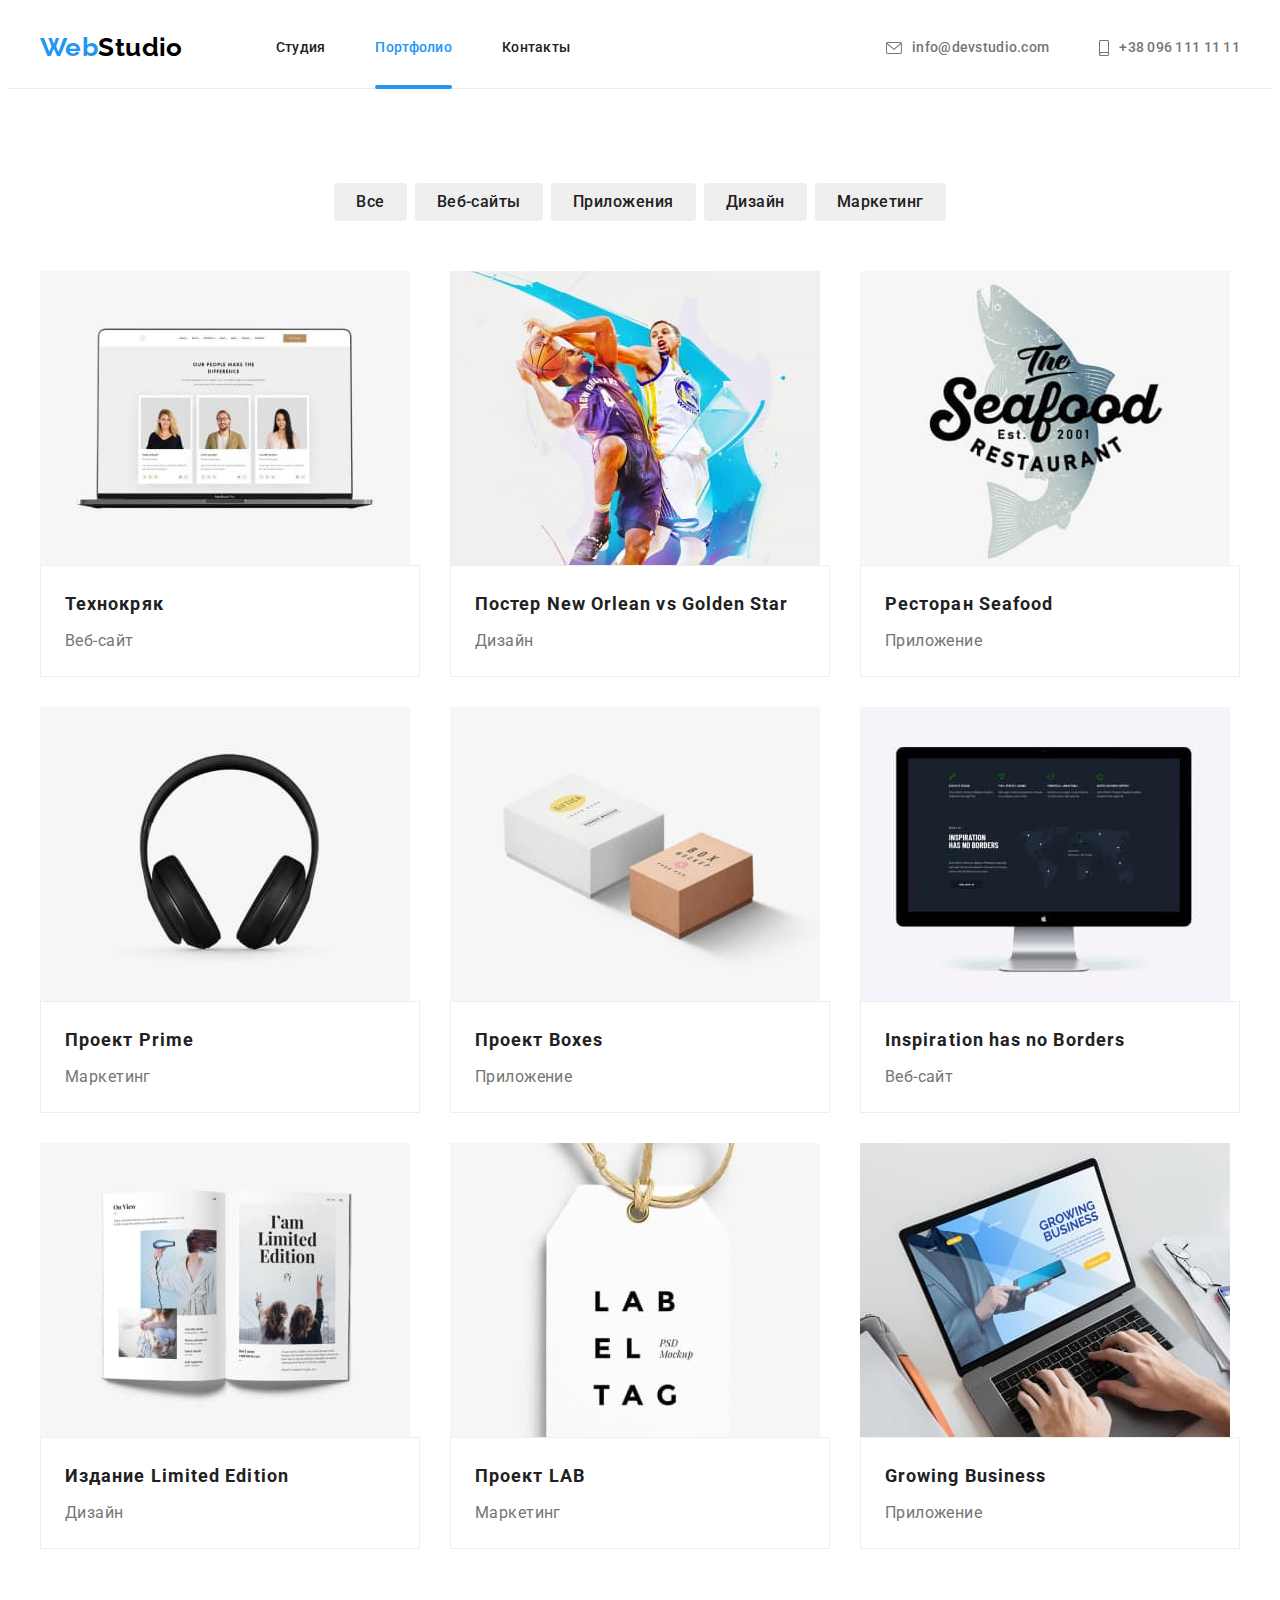
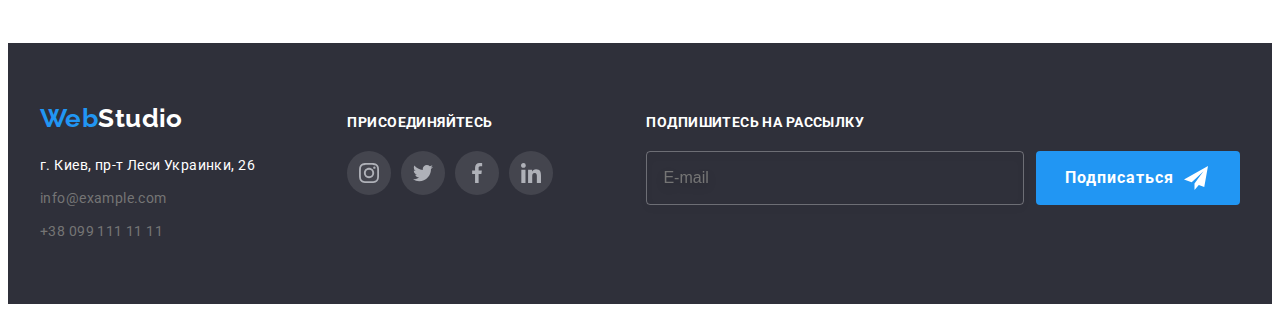
==== portfolio.html @ 1b06b819 "add css" ====
<!DOCTYPE html>
<html lang="ru">

<head>
    <meta charset="UTF-8">
    <meta http-equiv="X-UA-Compatible" content="IE=edge">
    <meta name="viewport" content="width=device-width, initial-scale=1.0">
    <title>WebStudio</title>
    <link rel="preconnect" href="https://fonts.googleapis.com">
    <link rel="preconnect" href="https://fonts.gstatic.com" crossorigin>
    <link
        href="https://fonts.googleapis.com/css2?family=Raleway:wght@700&family=Roboto:wght@400;500;700;900&display=swap"
        rel="stylesheet">
        <link rel="stylesheet" href="https://cdnjs.cloudflare.com/ajax/libs/modern-normalize/1.1.0/modern-normalize.min.css"
            integrity="sha512-wpPYUAdjBVSE4KJnH1VR1HeZfpl1ub8YT/NKx4PuQ5NmX2tKuGu6U/JRp5y+Y8XG2tV+wKQpNHVUX03MfMFn9Q=="
            crossorigin="anonymous" referrerpolicy="no-referrer" />
    <link rel="stylesheet" href="./css/styles.css" />
    <link rel="stylesheet" href="./css/main.css" />
</head>

<body>

    <!--Шапка сайта-->
    <header class="header">
        <div class="container header__container">
            <a href="./index.html" class="logo"><span class="logo logo--accent">Web</span>Studio</a>
    
            <!--Навигация на другие страницы-->
    
            <nav class="site-nav">
                <ul class="site-nav__list">
                    <li class="site-nav__item">
                        <a href="./index.html" class="site-nav__link">Студия</a>
                    </li>
                    <li class="site-nav__item">
                        <a href="./portfolio.html" class="site-nav__link site-nav__link--current">Портфолио</a>
                    </li>
                    <li class="site-nav__item">
                        <a href="" class="site-nav__link">Контакты</a>
                    </li>
                </ul>
            </nav>
    
            <!--Контактная информация-->
    
            <ul class="contacts">
                <li class="contacts__item">
                    <a href="mailto:info@devstudio.com" class="contacts__link contacts-link--padding">
                        <svg class="contacts__icon" width="16px" height="12px">
                            <use href="images/icons.svg#icon-envelope-hover"></use>
                        </svg>info@devstudio.com</a>
                </li>
                <li class="contacts__item">
                    <a href="tel:+380961111111" class="contacts__link contacts-link-header">
                        <svg class="contacts__icon" width="10px" height="16px">
                            <use href="images/icons.svg#icon-smartphone"></use>
                        </svg>+38 096 111 11 11</a>
                </li>
            </ul>
        </div>
    </header>

    <main>

        <section class="section">
            <div class="container">
                <h1 class="section__title visually-hidden">Портфолио</h1>

            <!-- Фильтр -->   
            
                <ul class="filter list">
                    <li class="filter__item">
                        <button type="button" class="filter__button">Все</button>
                    </li>
                    <li class="filter__item">
                        <button type="button" class="filter__button">Веб-сайты</button>
                    </li>
                    <li class="filter__item">
                        <button type="button" class="filter__button">Приложения</button>
                    </li>
                    <li class="filter__item">
                        <button type="button" class="filter__button">Дизайн</button>
                    </li>
                    <li class="filter__item">
                        <button type="button" class="filter__button">Маркетинг</button>
                    </li>
                </ul>


            <!-- Портфолио -->


                <ul class="portfolio__list list">
                    <li class="portfolio__item">
                        <a href="" class="portfolio__link">
                            <div class="portfolio__wrap">
                                <img src="./images/portfolio-1.jpg" alt="Пример веб-сайта" width="370" class="portfolio__img">
                                <p class="portfolio__top-text">Технокряк это современная площадка распространения коронавируса. Компании используют эту платформу для цифрового
                                    шпионажа и атак на защищённые сервера конкурентов.</p>
                            </div>
                            <div class="portfolio__frame">
                                <h2 class="portfolio__title">Технокряк</h2>
                                <p class="portfolio__text">Веб-сайт</p>
                            </div>
                        </a>    
                    </li>
                    <li class="portfolio__item">
                        <a href="" class="portfolio__link">
                            <div class="portfolio__wrap">
                                <img src="./images/portfolio-2.jpg" alt="Пример дизайна постера противостояния баскетбольных команд" width="370" class="portfolio__img">
                                <p class="portfolio__top-text">Технокряк это современная площадка распространения коронавируса. Компании используют эту платформу для цифрового
                                шпионажа и атак на защищённые сервера конкурентов.</p>
                            </div>
                            <div class="portfolio__frame">
                                <h2 class="portfolio__title">Постер New Orlean vs Golden Star</h2>
                                <p class="portfolio__text">Дизайн</p>
                            </div>
                        </a>
                            
                    </li>
                    <li class="portfolio__item">
                        <a href="" class="portfolio__link">
                            <div class="portfolio__wrap">
                                <img src="./images/portfolio-3.jpg" alt="Пример приложения для ресторана морепродуктов" width="370" class="portfolio__img">
                                <p class="portfolio__top-text">Технокряк это современная площадка распространения коронавируса. Компании используют
                                    эту платформу для цифрового
                                    шпионажа и атак на защищённые сервера конкурентов.</p>
                            </div>
                            <div class="portfolio__frame">
                                <h2 class="portfolio__title">Ресторан Seafood</h2>
                                <p class="portfolio__text">Приложение</p>
                            </div>
                        </a>
                    </li>
                    
                    <li class="portfolio__item">
                        <a href="" class="portfolio__link">
                            <div class="portfolio__wrap">
                                <img src="./images/portfolio-4.jpg" alt="Пример маркетингового проекта полноразмерных наушников" width="370" class="portfolio__img">
                                <p class="portfolio__top-text">Технокряк это современная площадка распространения коронавируса. Компании используют
                                    эту платформу для цифрового
                                    шпионажа и атак на защищённые сервера конкурентов.</p>
                            </div>
                            <div class="portfolio__frame">
                                    <h2 class="portfolio__title">Проект Prime</h2>
                                    <p class="portfolio__text">Маркетинг</p>
                            </div>
                        </a>
                    </li>
                    <li class="portfolio__item">
                        <a href="" class="portfolio__link">
                            <div class="portfolio__wrap">
                                <img src="./images/portfolio-5.jpg" alt="Пример приложение проекта коробок" width="370" class="portfolio__img">
                                <p class="portfolio__top-text">Технокряк это современная площадка распространения коронавируса. Компании используют
                                    эту платформу для цифрового
                                    шпионажа и атак на защищённые сервера конкурентов.</p>
                            </div>
                            <div class="portfolio__frame">
                                <h2 class="portfolio__title">Проект Boxes</h2>
                                <p class="portfolio__text">Приложение</p>
                            </div>
                        </a>
                    </li>
                    <li class="portfolio__item">
                        <a href="" class="portfolio__link">
                            <div class="portfolio__wrap">
                                <img src="./images/portfolio-6.jpg" alt="Пример мотивационного веб-сайта" width="370" class="portfolio__img">
                                <p class="portfolio__top-text">Технокряк это современная площадка распространения коронавируса. Компании используют
                                    эту платформу для цифрового
                                    шпионажа и атак на защищённые сервера конкурентов.</p>
                            </div>
                            <div class="portfolio__frame">
                                <h2 class="portfolio__title">Inspiration has no Borders</h2>
                                <p class="portfolio__text">Веб-сайт</p>
                            </div>
                        </a>
                    </li>
                    <li class="portfolio__item">
                        <a href="" class="portfolio__link">
                            <div class="portfolio__wrap">
                                <img src="./images/portfolio-7.jpg" alt="Пример дизайна журнального издания" width="370" class="portfolio__img">
                                <p class="portfolio__top-text">Технокряк это современная площадка распространения коронавируса. Компании используют
                                    эту платформу для цифрового
                                    шпионажа и атак на защищённые сервера конкурентов.</p>
                            </div>
                            <div class="portfolio__frame">
                                <h2 class="portfolio__title">Издание Limited Edition</h2>
                                <p class="portfolio__text">Дизайн</p>
                            </div>
                        </a>
                    </li>
                    <li class="portfolio__item">
                        <a href="" class="portfolio__link">
                            <div class="portfolio__wrap">
                            <img src="./images/portfolio-8.jpg" alt="Пример маркетингового проекта лейбла" width="370" class="portfolio__img">
                            <p class="portfolio__top-text">Технокряк это современная площадка распространения коронавируса. Компании используют
                                эту платформу для цифрового
                                шпионажа и атак на защищённые сервера конкурентов.</p>
                            </div>
                        <div class="portfolio__frame">
                            <h2 class="portfolio__title">Проект LAB</h2>
                            <p class="portfolio__text">Маркетинг</p></div>
                        </a>
                    </li>
                    <li class="portfolio__item">
                        <a href="" class="portfolio__link">
                            <div class="portfolio__wrap">
                            <img src="./images/portfolio-9.jpg" alt="Пример бизнес приложения" width="370" class="portfolio__img">
                            <p class="portfolio__top-text">Технокряк это современная площадка распространения коронавируса. Компании используют
                                эту платформу для цифрового
                                шпионажа и атак на защищённые сервера конкурентов.</p>
                            </div>
                        <div class="portfolio__frame">
                            <h2 class="portfolio__title">Growing Business</h2>
                            <p class="portfolio__text">Приложение</p></div>
                        </a>
                    </li>
                </ul>
            </div>
        </section>


    </main>

    <!--Футер-->

    <footer class="footer">
        <section class="container container--footer">
            <div class="footer__address">
                <a href="./index.html" class="logo logo--white"><span class="logo logo--accent">Web</span>Studio</a>
                <address class="address__page">
                    <ul class="address">
                        <li class="address__item">
                            <a href="https://goo.gl/maps/abhT5cTDyqeb4DfZ7" target="_blank" rel="noopener noreferrer"
                                class="location link">г. Киев,
                                пр-т Леси Украинки, 26</a>
                        </li>
                        <li class="address__item">
                            <a href="mailto:info@example.com"
                                class="contacts__link contacts__link-address">info@example.com</a>
                        </li>
                        <li class="address__item">
                            <a href="tel:+380991111111" class="contacts__link contacts__link-address">+38 099 111 11 11</a>
                        </li>
                    </ul>
                </address>
            </div>
            <div class="join">
                <h3 class="join__title">присоединяйтесь</h3>
                <ul class="socials socials--margin">
                    <li class="socials__item ">
                        <a href="" class="socials__link">
                            <svg class="socials__icon" width="20px" height="20px">
                                <use href="images/icons.svg#icon-instagram"></use>
                            </svg>
                        </a>
                    </li>
                    <li class="socials__item ">
                        <a href="" class="socials__link">
                            <svg class="socials__icon" width="20px" height="20px">
                                <use href="images/icons.svg#icon-twitter"></use>
                            </svg>
                        </a>
                    </li>
                    <li class="socials__item ">
                        <a href="" class="socials__link">
                            <svg class="socials__icon" width="20px" height="20px">
                                <use href="images/icons.svg#icon-facebook"></use>
                            </svg>
                        </a>
                    </li>
                    <li class="socials__item ">
                        <a href="" class="socials__link">
                            <svg class="socials__icon" width="20px" height="20px">
                                <use href="images/icons.svg#icon-linkedin"></use>
                            </svg>
                        </a>
                    </li>
                </ul>
            </div>
            <div class="sub">
                <h3 class="join__title">Подпишитесь на рассылку</h3>
                <form class="sub__form">
                    <div class="sub__wrap">
                        <label for="user-email"></label>
                        <input type="text" name="user-email" id="user-email" class="sub__input" placeholder="E-mail"
                            required>
                        <button class="button sub__btn"><span>Подписаться</span>
                            <svg width="24px" height="24px" class="sub__icon">
                                <use href="./images/icons.svg#icon-send"></use>
                            </svg>
                        </button>
                    </div>
                </form>
            </div>
        </section>
    </footer>

</body>

</html>
---- css/styles.css ----
/* Header */
/* Hero */
/* Button */
/* Section */
/* Features */
/* Work */
/* Team */
/* Socials */
/* Clients */
/* Footer */
/* Join */

/* Portfolio Page */

/*Filter */
/* Portfolio */
/* Modal */
/* Sub */
---- css/main.css ----
:root {
  --title-text-color: #212121;
  --primary-text-color: #757575;
  --accent-color: #2196f3;
  --secondary-bgc: #f5f4fa;
  --primary-white-color: #ffffff;
  --primary-black-color: #000000;
  --secondary-black-color: #2f303a;
  --secondary-btn-color: #188ce8;
  --secondary-border-color: #eeeeee;
  --primary-border-color: #ececec;
  --border-color: #afb1b8;
  --socials-bg-color: rgba(255, 255, 255, 0.1);
  --top-color: rgba(33, 150, 243, 0.9);
}

ul {
  padding: 0;
  margin: 0;
  list-style: none;
}

h1,
h2,
h3,
p {
  margin: 0;
}

.section.no-padding {
  padding-top: 0;
  padding-bottom: 0;
}

body {
  background-color: var(--primary-white-color);
  color: var(--primary-text-color);
  font-family: 'Roboto', sans-serif;
  letter-spacing: 0.03em;
  font-size: 14px;
  line-height: 1.14;
  -webkit-box-sizing: border-box;
  box-sizing: border-box;
}

img {
  display: block;
  max-width: 100%;
  height: auto;
}

.visually-hidden {
  position: absolute;
  white-space: nowrap;
  width: 1px;
  height: 1px;
  overflow: hidden;
  border: 0;
  padding: 0;
  clip: rect(0 0 0 0);
  -webkit-clip-path: inset(50%);
  clip-path: inset(50%);
  margin: -1px;
}

.is-hidden {
  opacity: 0;
  pointer-events: none;
  visibility: hidden;
}

.container {
  margin: auto auto;
  padding: 0 15px;
}

@media screen and (min-width: 480px) {
  .container {
    width: 480px;
  }
}
@media screen and (min-width: 768px) {
  .container {
    width: 768px;
  }
}
@media screen and (min-width: 1200px) {
  .container {
    width: 1200px;
  }
}

.button {
  padding: 10px 32px;
  border-radius: 4px;
  min-width: 200px;
  font-weight: 700;
  font-size: 16px;
  line-height: 1.88;
  letter-spacing: 0.06em;
  text-align: center;
  cursor: pointer;
  border: none;
  font-family: inherit;
  -webkit-transition: background-color 250ms cubic-bezier(0.4, 0, 0.2, 1);
  transition: background-color 250ms cubic-bezier(0.4, 0, 0.2, 1);
  color: var(--primary-white-color);
  background-color: var(--accent-color);
}

.button:hover,
.button:focus {
  background-color: var(--secondary-btn-color);
}

.logo {
  font-family: 'Raleway', sans-serif;
  font-size: 26px;
  line-height: 1.2;
  font-weight: 700;
  text-decoration: none;
  color: var(--primary-black-color);
}

.logo--white {
  color: var(--primary-white-color);
}

.logo--accent {
  color: var(--accent-color);
}

.site-nav {
  margin-left: 93px;
  font-weight: 500;
  letter-spacing: 0.02em;
  color: var(--title-text-color);
}

.site-nav__list {
  display: -webkit-box;
  display: -ms-flexbox;
  display: flex;
}

.site-nav__item + .site-nav__item {
  margin-left: 50px;
}

.site-nav__link {
  display: block;
  padding: 32px 0;
  text-decoration: none;
  position: relative;
  -webkit-transition: color 250ms cubic-bezier(0.4, 0, 0.2, 1);
  transition: color 250ms cubic-bezier(0.4, 0, 0.2, 1);
  color: var(--title-text-color);
}

.site-nav__link:hover,
.site-nav__link:focus {
  color: var(--accent-color);
}

.site-nav__link--current {
  color: var(--accent-color);
}

.site-nav__link--current::after {
  content: '';
  width: 100%;
  height: 4px;
  position: absolute;
  background-color: var(--accent-color);
  left: 0;
  bottom: -1px;
  border-radius: 2px;
}

.contacts {
  display: -webkit-box;
  display: -ms-flexbox;
  display: flex;
  -webkit-box-align: center;
  -ms-flex-align: center;
  align-items: center;
  margin-left: auto;
  font-weight: 500;
  letter-spacing: 0.02em;
}

.contacts__item + .contacts__item {
  margin-left: 50px;
}

.contacts__icon {
  margin-right: 10px;
  fill: currentColor;
}

.contacts__icon:hover {
  fill: var(--accent-color);
}

.contacts__link {
  display: -webkit-box;
  display: -ms-flexbox;
  display: flex;
  padding: 32px 0;
  -webkit-box-align: center;
  -ms-flex-align: center;
  align-items: center;
  -webkit-transition: color 250ms cubic-bezier(0.4, 0, 0.2, 1);
  transition: color 250ms cubic-bezier(0.4, 0, 0.2, 1);
  color: var(--primary-text-color);
  text-decoration: none;
}

.contacts__link-address {
  padding: 0;
}

.contacts__link:hover,
.contacts__link:focus {
  color: var(--accent-color);
}

.backdrop {
  position: fixed;
  top: 0;
  width: 100vw;
  height: 100vh;
  -webkit-transition: opacity 250ms cubic-bezier(0.4, 0, 0.2, 1),
    visibility 250ms cubic-bezier(0.4, 0, 0.2, 1);
  transition: opacity 250ms cubic-bezier(0.4, 0, 0.2, 1),
    visibility 250ms cubic-bezier(0.4, 0, 0.2, 1);
  background-color: rgba(0, 0, 0, 0.2);
}

.modal {
  position: absolute;
  top: 50%;
  left: 50%;
  -webkit-transform: translate(-50%, -50%);
  transform: translate(-50%, -50%);
  padding: 40px;
  width: 528px;
  height: 581px;
  background-color: var(--primary-white-color);
  -webkit-box-shadow: 0px 1px 3px rgba(0, 0, 0, 0.12), 0px 1px 1px rgba(0, 0, 0, 0.14),
    0px 2px 1px rgba(0, 0, 0, 0.2);
  box-shadow: 0px 1px 3px rgba(0, 0, 0, 0.12), 0px 1px 1px rgba(0, 0, 0, 0.14),
    0px 2px 1px rgba(0, 0, 0, 0.2);
  border-radius: 4px;
}

.modal__close-button {
  position: absolute;
  top: 8px;
  right: 8px;
  width: 30px;
  height: 30px;
  background-color: transparent;
  border: 1px solid rgba(0, 0, 0, 0.1);
  border-radius: 50%;
  -webkit-transition: fill 250ms cubic-bezier(0.4, 0, 0.2, 1);
  transition: fill 250ms cubic-bezier(0.4, 0, 0.2, 1);
  cursor: pointer;
}

.modal__close-button:focus,
.modal__close-button:hover {
  fill: var(--accent-color);
}

.modal__title {
  margin-bottom: 12px;
  font-weight: 700;
  font-size: 20px;
  line-height: 1.15;
  text-align: center;
  color: var(--title-text-color);
}

.modal__icon {
  position: absolute;
  left: 12px;
  top: 50%;
  -webkit-transform: translateY(-50%);
  transform: translateY(-50%);
}

.modal__label {
  display: block;
  margin-bottom: 10px;
  font-size: 12px;
  line-height: 1.17;
  letter-spacing: 0.01em;
}

.modal__form > .modal__label:nth-child(4) {
  margin-bottom: 0px;
}

.modal__input {
  padding-left: 35px;
  width: 100%;
  height: 40px;
  border: 1px solid rgba(33, 33, 33, 0.2);
  border-radius: 4px;
}

.modal__input-wrap {
  display: block;
  position: relative;
  margin-top: 4px;
}

.modal__coments {
  display: block;
  margin-top: 4px;
  padding: 12px 16px;
  width: 100%;
  height: 120px;
  font-size: 12px;
  line-height: 14px;
  letter-spacing: 0.01em;
  color: rgba(117, 117, 117, 0.5);
  border: 1px solid rgba(33, 33, 33, 0.2);
  border-radius: 4px;
  resize: none;
}

.modal__coments::-webkit-input-placeholder {
  color: rgba(117, 117, 117, 0.5);
}

.modal__coments:-ms-input-placeholder {
  color: rgba(117, 117, 117, 0.5);
}

.modal__coments::-ms-input-placeholder {
  color: rgba(117, 117, 117, 0.5);
}

.modal__coments::placeholder {
  color: rgba(117, 117, 117, 0.5);
}

.modal__btn {
  display: -webkit-box;
  display: -ms-flexbox;
  display: flex;
  -webkit-box-pack: center;
  -ms-flex-pack: center;
  justify-content: center;
  margin-top: 30px;
}

.modal__input:focus,
.modal__coments:focus,
.modal__check:focus {
  outline: 1px solid var(--accent-color);
  border: transparent;
}

.modal__input:focus + .modal__icon {
  fill: var(--accent-color);
}

.modal__check-wrap {
  display: -webkit-box;
  display: -ms-flexbox;
  display: flex;
  -webkit-box-pack: center;
  -ms-flex-pack: center;
  justify-content: center;
  margin-top: 20px;
}

.modal__check-text {
  display: -webkit-box;
  display: -ms-flexbox;
  display: flex;
  -webkit-box-align: center;
  -ms-flex-align: center;
  align-items: center;
  letter-spacing: 1.71;
}

.modal__check-link {
  color: var(--accent-color);
  text-decoration: underline;
  cursor: pointer;
}

.modal__check-span {
  display: -webkit-box;
  display: -ms-flexbox;
  display: flex;
  -webkit-box-align: center;
  -ms-flex-align: center;
  align-items: center;
  -webkit-box-pack: center;
  -ms-flex-pack: center;
  justify-content: center;
  margin-right: 5px;
  width: 16px;
  height: 15px;
  border: 2px solid var(--title-text-color);
  border-radius: 2px;
}

.modal__check-icon {
  fill: transparent;
}

.modal__check:checked + .modal__check-text > .modal__check-span {
  background-color: var(--accent-color);
  border: none;
}

.modal__check:focus + .modal__check-text > .modal__check-span {
  outline: 2px solid var(--accent-color);
  border: none;
}

.section {
  padding-top: 94px;
  padding-bottom: 94px;
}

.section__title {
  margin-top: 0;
  margin-bottom: 50px;
  font-weight: 700;
  font-size: 36px;
  line-height: 1.17;
  text-align: center;
  color: var(--title-text-color);
}

.section--team {
  background-color: var(--secondary-bgc);
}

.section--work {
  padding-top: 0;
}

.socials {
  display: -webkit-box;
  display: -ms-flexbox;
  display: flex;
  -webkit-box-pack: center;
  -ms-flex-pack: center;
  justify-content: center;
  margin-top: 16px;
}

.socials--margin {
  margin-top: 20px;
}

.socials__item {
  width: 44px;
  height: 44px;
}

.socials__item + .socials__item {
  margin-left: 10px;
}

.socials__link {
  display: -webkit-box;
  display: -ms-flexbox;
  display: flex;
  -webkit-box-align: center;
  -ms-flex-align: center;
  align-items: center;
  -webkit-box-pack: center;
  -ms-flex-pack: center;
  justify-content: center;
  width: 100%;
  height: 100%;
  -webkit-transition: background-color 250ms cubic-bezier(0.4, 0, 0.2, 1),
    color 250ms cubic-bezier(0.4, 0, 0.2, 1);
  transition: background-color 250ms cubic-bezier(0.4, 0, 0.2, 1),
    color 250ms cubic-bezier(0.4, 0, 0.2, 1);
  color: #afb1b8;
  outline: var(--accent-color);
  background-color: var(--socials-bg-color);
  border-radius: 50%;
}

.socials__link:hover,
.socials__link:focus {
  background-color: var(--accent-color);
  color: var(--primary-white-color);
}

.socials__icon {
  fill: currentColor;
}

.join {
  margin-left: 70px;
}

.join__title {
  font-family: Roboto;
  font-weight: 700;
  font-size: 14px;
  line-height: 1.14;
  letter-spacing: 0.03em;
  color: var(--primary-white-color);
  text-transform: uppercase;
}

.filter {
  display: -webkit-box;
  display: -ms-flexbox;
  display: flex;
  -webkit-box-pack: center;
  -ms-flex-pack: center;
  justify-content: center;
  margin-bottom: 50px;
}

.filter__button {
  font-family: inherit;
  color: var(--title-text-color);
  font-weight: 500;
  font-size: 16px;
  line-height: 1.62;
  letter-spacing: 0.03em;
  text-align: center;
  cursor: pointer;
  padding: 6px 22px;
  border-radius: 4px;
  outline: none;
  -webkit-transition: background-color 250ms cubic-bezier(0.4, 0, 0.2, 1),
    color 250ms cubic-bezier(0.4, 0, 0.2, 1), -webkit-box-shadow 250ms cubic-bezier(0.4, 0, 0.2, 1);
  transition: background-color 250ms cubic-bezier(0.4, 0, 0.2, 1),
    color 250ms cubic-bezier(0.4, 0, 0.2, 1), -webkit-box-shadow 250ms cubic-bezier(0.4, 0, 0.2, 1);
  transition: background-color 250ms cubic-bezier(0.4, 0, 0.2, 1),
    box-shadow 250ms cubic-bezier(0.4, 0, 0.2, 1), color 250ms cubic-bezier(0.4, 0, 0.2, 1);
  transition: background-color 250ms cubic-bezier(0.4, 0, 0.2, 1),
    box-shadow 250ms cubic-bezier(0.4, 0, 0.2, 1), color 250ms cubic-bezier(0.4, 0, 0.2, 1),
    -webkit-box-shadow 250ms cubic-bezier(0.4, 0, 0.2, 1);
  border: none;
}

.filter__button:focus,
.filter__button:hover {
  color: var(--primary-white-color);
  background-color: var(--accent-color);
  -webkit-box-shadow: 0px 1px 1px rgba(0, 0, 0, 0.12), 0px 4px 4px rgba(0, 0, 0, 0.06),
    1px 4px 6px rgba(0, 0, 0, 0.16);
  box-shadow: 0px 1px 1px rgba(0, 0, 0, 0.12), 0px 4px 4px rgba(0, 0, 0, 0.06),
    1px 4px 6px rgba(0, 0, 0, 0.16);
  border-radius: 4px;
  border: none;
}

.filter__item + .filter__item {
  margin-left: 8px;
}

.sub {
  margin-left: 93px;
}

.sub__form {
  margin-top: 20px;
}

.sub__wrap {
  display: -webkit-box;
  display: -ms-flexbox;
  display: flex;
  -webkit-box-pack: center;
  -ms-flex-pack: center;
  justify-content: center;
}

.sub__input {
  padding-left: 16px;
  width: 358px;
  height: 50px;
  font-size: 16px;
  line-height: 1.25;
  background-color: transparent;
  -webkit-filter: drop-shadow(0px 4px 4px rgba(0, 0, 0, 0.15));
  filter: drop-shadow(0px 4px 4px rgba(0, 0, 0, 0.15));
  border: 1px solid rgba(255, 255, 255, 0.3);
  border-radius: 4px;
  color: rgba(255, 255, 255, 0.6);
}

.sub__btn {
  display: -webkit-box;
  display: -ms-flexbox;
  display: flex;
  -webkit-box-align: center;
  -ms-flex-align: center;
  align-items: center;
  margin-left: 12px;
  padding-left: 29px;
}

.sub__icon {
  margin-left: 10px;
}

.header {
  border-bottom: 1px solid var(--primary-border-color);
}

.header__container {
  display: -webkit-box;
  display: -ms-flexbox;
  display: flex;
  -webkit-box-align: center;
  -ms-flex-align: center;
  align-items: center;
}

.hero {
  padding: 118px 0px;
  max-width: 1600px;
  height: 400px;
  margin-left: auto;
  margin-right: auto;
  text-align: center;
  letter-spacing: 0.06em;
  background-color: var(--secondary-black-color);
  background-image: linear-gradient(rgba(47, 48, 58, 0.4), rgba(47, 48, 58, 0.4)),
    url(../images/hero-bg.jpg);
  background-repeat: no-repeat;
  background-position: center;
  background-size: cover;
}

@media screen and (min-width: 768px) {
  .hero {
    padding: 118px 0px;
    height: 400px;
  }
}

@media screen and (min-width: 1200px) {
  .hero {
    padding: 200px 0;
    height: 600px;
  }
}

.hero__title {
  margin-left: auto;
  margin-right: auto;
  margin-top: 0;
  margin-bottom: 30px;
  /* width: 360px; */
  font-weight: 900;
  font-size: 26px;
  line-height: 1.62;
  letter-spacing: 0.06em;
  text-transform: uppercase;
  color: var(--primary-white-color);
}
@media screen and (min-width: 768px) {
  .hero__title {
    /* width: 360px; */
    font-size: 26px;
    line-height: 1.62;
  }
}

@media screen and (min-width: 1200px) {
  .hero__title {
    width: 696px;
    font-size: 44px;
    line-height: 1.36;
  }
}

.features {
  /* margin-left: -30px; */
}
@media screen and (min-width: 768px) {
  .features {
    display: -webkit-box;
    display: -ms-flexbox;
    display: flex;
  }
}

@media screen and (min-width: 1200px) {
  .features {
    display: -webkit-box;
    display: -ms-flexbox;
    display: flex;
  }
}

.features__item {
  /* margin-left: 30px; */
  /* width: 270px; */
}

.features__item:not(:last-child) {
  margin-bottom: 30px;
}

.features__thumb {
  display: -webkit-box;
  display: -ms-flexbox;
  display: flex;
  -webkit-box-pack: center;
  -ms-flex-pack: center;
  justify-content: center;
  -webkit-box-align: center;
  -ms-flex-align: center;
  align-items: center;
  margin-bottom: 30px;
  height: 120px;
  background-color: var(--secondary-bgc);
  border-radius: 4px;
}

.features__title {
  margin-top: 0;
  margin-bottom: 10px;
  text-align: center;
  font-weight: 700;
  font-size: 14px;
  text-transform: uppercase;
  color: var(--title-text-color);
}

.features__text {
  margin-top: 0;
  margin-bottom: 0;
  line-height: 1.71;
  /* width: 270px; */
}

.work {
  display: -webkit-box;
  display: -ms-flexbox;
  display: flex;
  -ms-flex-wrap: wrap;
  flex-wrap: wrap;
  margin-left: -30px;
}

.work__item {
  -ms-flex-preferred-size: calc(100% / 3 - 30px);
  flex-basis: calc(100% / 3 - 30px);
  margin-left: 30px;
}

.work__wrap {
  position: relative;
}

.work__text {
  display: -webkit-box;
  display: -ms-flexbox;
  display: flex;
  -webkit-box-pack: center;
  -ms-flex-pack: center;
  justify-content: center;
  -webkit-box-align: center;
  -ms-flex-align: center;
  align-items: center;
  position: absolute;
  bottom: 0;
  left: 0;
  width: 100%;
  height: 70px;
  font-weight: 700;
  text-transform: uppercase;
  color: var(--primary-white-color);
  background: rgba(47, 48, 58, 0.8);
}

.team {
  display: -webkit-box;
  display: -ms-flexbox;
  display: flex;
  -ms-flex-wrap: wrap;
  flex-wrap: wrap;
  margin-left: -30px;
}

.team__title {
  margin-top: 0;
  margin-bottom: 10px;
  font-weight: 500;
  font-size: 16px;
  line-height: 1.19;
  color: var(--title-text-color);
}

.team__content {
  font-size: 16px;
  line-height: 1.19;
}

.team__wrap {
  padding: 30px 0;
}

.team__item {
  -ms-flex-preferred-size: calc(100% / 4 - 30px);
  flex-basis: calc(100% / 4 - 30px);
  margin-left: 30px;
  text-align: center;
  background-color: var(--primary-white-color);
  -webkit-box-shadow: 0px 1px 3px rgba(0, 0, 0, 0.12), 0px 1px 1px rgba(0, 0, 0, 0.14),
    0px 2px 1px rgba(0, 0, 0, 0.2);
  box-shadow: 0px 1px 3px rgba(0, 0, 0, 0.12), 0px 1px 1px rgba(0, 0, 0, 0.14),
    0px 2px 1px rgba(0, 0, 0, 0.2);
  border-radius: 0px 0px 4px 4px;
}

.clients {
  display: -webkit-box;
  display: -ms-flexbox;
  display: flex;
}

.clients__item {
  width: 170px;
  height: 92px;
}

.clients__item:not(:first-child) {
  margin-left: 30px;
}

.clients__link {
  display: -webkit-box;
  display: -ms-flexbox;
  display: flex;
  -webkit-box-pack: center;
  -ms-flex-pack: center;
  justify-content: center;
  -webkit-box-align: center;
  -ms-flex-align: center;
  align-items: center;
  margin: auto;
  width: 100%;
  height: 100%;
  -webkit-box-sizing: border-box;
  box-sizing: border-box;
  -webkit-transition: color 250ms cubic-bezier(0.4, 0, 0.2, 1),
    border 250ms cubic-bezier(0.4, 0, 0.2, 1);
  transition: color 250ms cubic-bezier(0.4, 0, 0.2, 1), border 250ms cubic-bezier(0.4, 0, 0.2, 1);
  color: var(--border-color);
  outline: var(--accent-color);
  border: 1px solid var(--border-color);
  border-radius: 4px;
}

.clients__link:hover,
.clients__link:focus {
  color: var(--accent-color);
  border: 1px solid var(--accent-color);
}

.clients__icon {
  fill: currentColor;
}

.container--footer {
  display: -webkit-box;
  display: -ms-flexbox;
  display: flex;
  -webkit-box-align: baseline;
  -ms-flex-align: baseline;
  align-items: baseline;
}

.footer {
  background-color: var(--secondary-black-color);
  padding-top: 60px;
  padding-bottom: 60px;
}

.footer__address {
  -webkit-box-flex: 1;
  -ms-flex-positive: 1;
  flex-grow: 1;
}

.address {
  font-size: 14px;
  line-height: 1.71;
}

.address__page {
  margin-top: 20px;
}

.address__item {
  font-style: normal;
  list-style: none;
}

.address__item:not(:last-child) {
  margin-bottom: 9px;
}

.location {
  color: var(--primary-white-color);
  text-decoration: none;
}

.portfolio {
  padding-top: 94px;
  padding-bottom: 94px;
}

.portfolio__title {
  margin-bottom: 4px;
  font-weight: 700;
  font-size: 18px;
  line-height: 2;
  letter-spacing: 0.06em;
  color: var(--title-text-color);
}

.portfolio__text {
  font-size: 16px;
  line-height: 1.87;
  color: var(--primary-text-color);
}

.portfolio__list {
  display: -webkit-box;
  display: -ms-flexbox;
  display: flex;
  -ms-flex-wrap: wrap;
  flex-wrap: wrap;
  margin-left: -30px;
  margin-bottom: -30px;
}

.portfolio__item {
  -ms-flex-preferred-size: calc(100% / 3 - 30px);
  flex-basis: calc(100% / 3 - 30px);
  margin-left: 30px;
  margin-bottom: 30px;
  background-color: var(--primary-white-color);
}

.portfolio__link {
  display: block;
  text-decoration: none;
  outline: none;
  -webkit-transition: -webkit-box-shadow 250ms cubic-bezier(0.4, 0, 0.2, 1);
  transition: -webkit-box-shadow 250ms cubic-bezier(0.4, 0, 0.2, 1);
  transition: box-shadow 250ms cubic-bezier(0.4, 0, 0.2, 1);
  transition: box-shadow 250ms cubic-bezier(0.4, 0, 0.2, 1),
    -webkit-box-shadow 250ms cubic-bezier(0.4, 0, 0.2, 1);
}

.portfolio__link:hover,
.portfolio__link:focus {
  -webkit-box-shadow: 0px 1px 1px rgba(0, 0, 0, 0.12), 0px 4px 4px rgba(0, 0, 0, 0.06),
    1px 4px 6px rgba(0, 0, 0, 0.16);
  box-shadow: 0px 1px 1px rgba(0, 0, 0, 0.12), 0px 4px 4px rgba(0, 0, 0, 0.06),
    1px 4px 6px rgba(0, 0, 0, 0.16);
}

.portfolio__frame {
  padding: 20px 24px;
  border: 1px solid var(--secondary-border-color);
}

.portfolio__link:hover .portfolio__top-text,
.portfolio__link:focus .portfolio__top-text {
  -webkit-transform: translateY(0);
  transform: translateY(0);
}

.portfolio__wrap {
  position: relative;
  overflow: hidden;
}

.portfolio__top-text {
  position: absolute;
  -webkit-transform: translateY(101%);
  transform: translateY(101%);
  -webkit-transition: -webkit-transform 250ms cubic-bezier(0.4, 0, 0.2, 1);
  transition: -webkit-transform 250ms cubic-bezier(0.4, 0, 0.2, 1);
  transition: transform 250ms cubic-bezier(0.4, 0, 0.2, 1);
  transition: transform 250ms cubic-bezier(0.4, 0, 0.2, 1),
    -webkit-transform 250ms cubic-bezier(0.4, 0, 0.2, 1);
  top: 0;
  left: 0;
  padding: 63px 24px;
  height: 100%;
  font-size: 18px;
  line-height: 1.56;
  color: var(--primary-white-color);
  background-color: var(--top-color);
}
/*# sourceMappingURL=main.css.map */
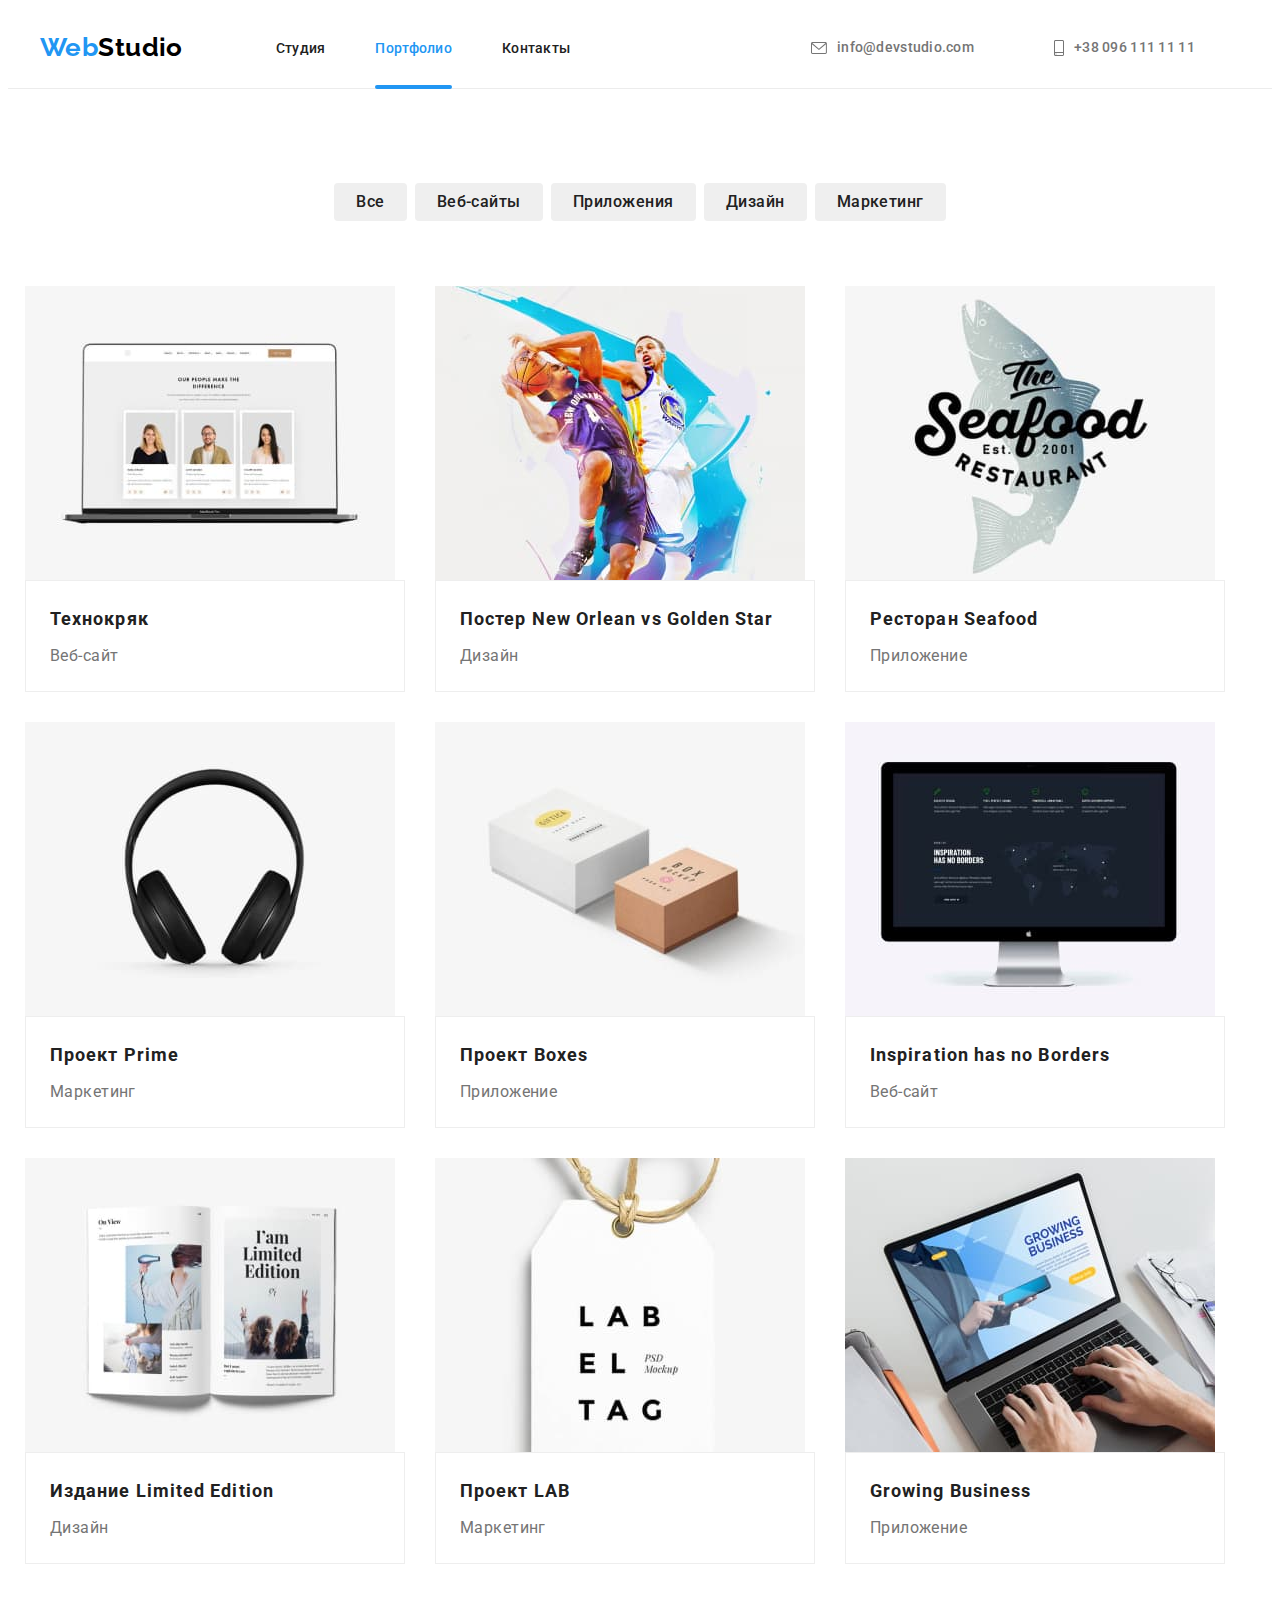
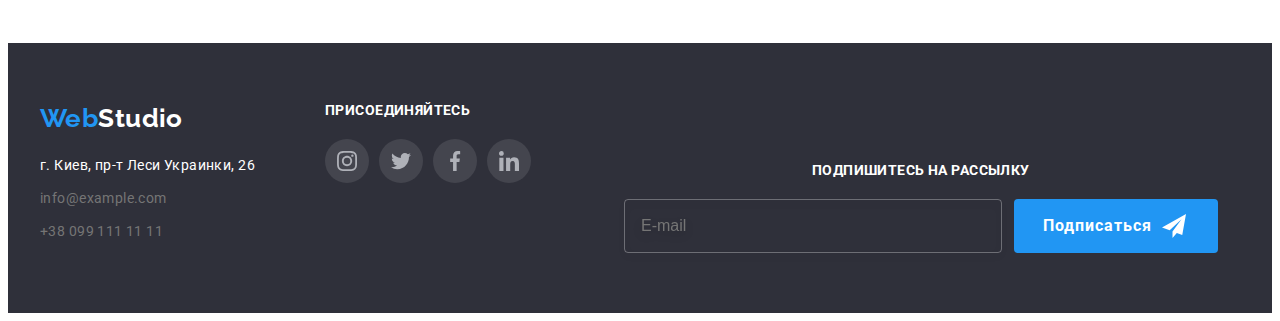
==== commit d27a49ce: "add modal" ====
--- a/portfolio.html
+++ b/portfolio.html
@@ -25,38 +25,64 @@
         <div class="container header__container">
             <a href="./index.html" class="logo"><span class="logo logo--accent">Web</span>Studio</a>
     
+            <button type="button" class="menu-open-btn" data-mob-open>
+                <svg width="24px" height="16px">
+                    <use href="images/icons.svg#icon-menu"></use>
+                </svg>
+            </button>
+    
             <!--Навигация на другие страницы-->
+            <div class="mobile-menu" data-mob>
+                <button type="button" class="menu-close-btn" data-mob-close>
+                    <svg width="19px" height="19px">
+                        <use href="images/icons.svg#icon-close-btn"></use>
+                    </svg>
+                </button>
+                <div class="nav-wrap">
+                    <div class="container-menu">
+                        <div class="mob-menu-top">
+                            <nav class="site-nav">
+                                <ul class="site-nav__list">
+                                    <li class="site-nav__item">
+                                        <a href="./index.html" class="site-nav__link ">Студия</a>
+                                    </li>
+                                    <li class="site-nav__item">
+                                        <a href="./portfolio.html" class="site-nav__link site-nav__link--current">Портфолио</a>
+                                    </li>
+                                    <li class="site-nav__item">
+                                        <a href="" class="site-nav__link">Контакты</a>
+                                    </li>
+                                </ul>
+                            </nav>
+                        </div>
+                        <!--Контактная информация-->
+                        <div class="mob-menu-bottom">
+                            <ul class="contacts">
+                                <li class="contacts__item">
+                                    <a href="mailto:info@devstudio.com" class="contacts__link contacts-link--padding">
+                                        <svg class="contacts__icon" width="16px" height="12px">
+                                            <use href="images/icons.svg#icon-envelope-hover"></use>
+                                        </svg>info@devstudio.com</a>
+                                </li>
+                                <li class="contacts__item">
+                                    <a href="tel:+380961111111"
+                                        class="contacts__link contacts-link-header  contacts__link--accent">
+                                        <svg class="contacts__icon" width="10px" height="16px">
+                                            <use href="images/icons.svg#icon-smartphone"></use>
+                                        </svg>+38 096 111 11 11</a>
+                                </li>
+                            </ul>
+                            <ul class="mob-social">
+                                <li class="mob-social__item"><a href="" class="mob-social__link">Instagram</a></li>
+                                <li class="mob-social__item"><a href="" class="mob-social__link">Twitter</a></li>
+                                <li class="mob-social__item"><a href="" class="mob-social__link">Facebook</a></li>
+                                <li class="mob-social__item"><a href="" class="mob-social__link">LinkedIn</a></li>
+                            </ul>
+                        </div>
+                    </div>
+                </div>
     
-            <nav class="site-nav">
-                <ul class="site-nav__list">
-                    <li class="site-nav__item">
-                        <a href="./index.html" class="site-nav__link">Студия</a>
-                    </li>
-                    <li class="site-nav__item">
-                        <a href="./portfolio.html" class="site-nav__link site-nav__link--current">Портфолио</a>
-                    </li>
-                    <li class="site-nav__item">
-                        <a href="" class="site-nav__link">Контакты</a>
-                    </li>
-                </ul>
-            </nav>
-    
-            <!--Контактная информация-->
-    
-            <ul class="contacts">
-                <li class="contacts__item">
-                    <a href="mailto:info@devstudio.com" class="contacts__link contacts-link--padding">
-                        <svg class="contacts__icon" width="16px" height="12px">
-                            <use href="images/icons.svg#icon-envelope-hover"></use>
-                        </svg>info@devstudio.com</a>
-                </li>
-                <li class="contacts__item">
-                    <a href="tel:+380961111111" class="contacts__link contacts-link-header">
-                        <svg class="contacts__icon" width="10px" height="16px">
-                            <use href="images/icons.svg#icon-smartphone"></use>
-                        </svg>+38 096 111 11 11</a>
-                </li>
-            </ul>
+            </div>
         </div>
     </header>
 
@@ -226,76 +252,83 @@
 
     <footer class="footer">
         <section class="container container--footer">
-            <div class="footer__address">
-                <a href="./index.html" class="logo logo--white"><span class="logo logo--accent">Web</span>Studio</a>
-                <address class="address__page">
-                    <ul class="address">
-                        <li class="address__item">
-                            <a href="https://goo.gl/maps/abhT5cTDyqeb4DfZ7" target="_blank" rel="noopener noreferrer"
-                                class="location link">г. Киев,
-                                пр-т Леси Украинки, 26</a>
+            <div class="footer-top">
+                <div class="footer__address">
+                    <a href="./index.html" class="logo logo--white"><span class="logo logo--accent">Web</span>Studio</a>
+                    <address class="address__page">
+                        <ul class="address">
+                            <li class="address__item">
+                                <a href="https://goo.gl/maps/abhT5cTDyqeb4DfZ7" target="_blank" rel="noopener noreferrer"
+                                    class="location link">г. Киев,
+                                    пр-т Леси Украинки, 26</a>
+                            </li>
+                            <li class="address__item">
+                                <a href="mailto:info@example.com"
+                                    class="contacts__link contacts__link-address">info@example.com</a>
+                            </li>
+                            <li class="address__item">
+                                <a href="tel:+380991111111" class="contacts__link contacts__link-address">+38 099 111 11
+                                    11</a>
+                            </li>
+                        </ul>
+                    </address>
+                </div>
+                <div class="join">
+                    <h3 class="join__title">присоединяйтесь</h3>
+                    <ul class="socials socials--margin">
+                        <li class="socials__item ">
+                            <a href="" class="socials__link">
+                                <svg class="socials__icon" width="20px" height="20px">
+                                    <use href="images/icons.svg#icon-instagram"></use>
+                                </svg>
+                            </a>
                         </li>
-                        <li class="address__item">
-                            <a href="mailto:info@example.com"
-                                class="contacts__link contacts__link-address">info@example.com</a>
+                        <li class="socials__item ">
+                            <a href="" class="socials__link">
+                                <svg class="socials__icon" width="20px" height="20px">
+                                    <use href="images/icons.svg#icon-twitter"></use>
+                                </svg>
+                            </a>
                         </li>
-                        <li class="address__item">
-                            <a href="tel:+380991111111" class="contacts__link contacts__link-address">+38 099 111 11 11</a>
+                        <li class="socials__item ">
+                            <a href="" class="socials__link">
+                                <svg class="socials__icon" width="20px" height="20px">
+                                    <use href="images/icons.svg#icon-facebook"></use>
+                                </svg>
+                            </a>
+                        </li>
+                        <li class="socials__item ">
+                            <a href="" class="socials__link">
+                                <svg class="socials__icon" width="20px" height="20px">
+                                    <use href="images/icons.svg#icon-linkedin"></use>
+                                </svg>
+                            </a>
                         </li>
                     </ul>
-                </address>
+                </div>
             </div>
-            <div class="join">
-                <h3 class="join__title">присоединяйтесь</h3>
-                <ul class="socials socials--margin">
-                    <li class="socials__item ">
-                        <a href="" class="socials__link">
-                            <svg class="socials__icon" width="20px" height="20px">
-                                <use href="images/icons.svg#icon-instagram"></use>
-                            </svg>
-                        </a>
-                    </li>
-                    <li class="socials__item ">
-                        <a href="" class="socials__link">
-                            <svg class="socials__icon" width="20px" height="20px">
-                                <use href="images/icons.svg#icon-twitter"></use>
-                            </svg>
-                        </a>
-                    </li>
-                    <li class="socials__item ">
-                        <a href="" class="socials__link">
-                            <svg class="socials__icon" width="20px" height="20px">
-                                <use href="images/icons.svg#icon-facebook"></use>
-                            </svg>
-                        </a>
-                    </li>
-                    <li class="socials__item ">
-                        <a href="" class="socials__link">
-                            <svg class="socials__icon" width="20px" height="20px">
-                                <use href="images/icons.svg#icon-linkedin"></use>
-                            </svg>
-                        </a>
-                    </li>
-                </ul>
-            </div>
-            <div class="sub">
-                <h3 class="join__title">Подпишитесь на рассылку</h3>
-                <form class="sub__form">
-                    <div class="sub__wrap">
-                        <label for="user-email"></label>
-                        <input type="text" name="user-email" id="user-email" class="sub__input" placeholder="E-mail"
-                            required>
-                        <button class="button sub__btn"><span>Подписаться</span>
-                            <svg width="24px" height="24px" class="sub__icon">
-                                <use href="./images/icons.svg#icon-send"></use>
-                            </svg>
-                        </button>
-                    </div>
-                </form>
+            <div class="footer-bottom">
+                <div class="sub">
+                    <h3 class="join__title">Подпишитесь на рассылку</h3>
+                    <form class="sub__form">
+                        <div class="sub__wrap">
+                            <label for="user-email"></label>
+                            <input type="text" name="user-email" id="user-email" class="sub__input" placeholder="E-mail"
+                                required>
+                            <button class="button sub__btn"><span>Подписаться</span>
+                                <svg width="24px" height="24px" class="sub__icon">
+                                    <use href="./images/icons.svg#icon-send"></use>
+                                </svg>
+                            </button>
+                        </div>
+                    </form>
+                </div>
             </div>
         </section>
     </footer>
 
+    <script src="./js/mob-menu.js"></script>
+
 </body>
 
 </html>--- a/css/main.css
+++ b/css/main.css
@@ -83,10 +83,18 @@
   .container {
     width: 768px;
   }
+  .container-menu {
+    width: 596px;
+    display: flex;
+    justify-content: space-between;
+  }
 }
 @media screen and (min-width: 1200px) {
   .container {
     width: 1200px;
+  }
+  .container-menu {
+    width: 1027px;
   }
 }
 
@@ -131,20 +139,45 @@
 }
 
 .site-nav {
-  margin-left: 93px;
+  margin-left: 0px;
   font-weight: 500;
+  font-size: 40px;
+  line-height: 47px;
+  text-align: left;
   letter-spacing: 0.02em;
   color: var(--title-text-color);
 }
-
-.site-nav__list {
-  display: -webkit-box;
-  display: -ms-flexbox;
-  display: flex;
-}
-
-.site-nav__item + .site-nav__item {
-  margin-left: 50px;
+@media screen and (max-width: 767px) {
+  .site-nav {
+    margin-bottom: 302px;
+  }
+}
+
+@media screen and (min-width: 768px) {
+  .site-nav {
+    margin-left: 93px;
+    font-size: 14px;
+    line-height: 16px;
+    margin-left: 93px;
+  }
+  .site-nav__list {
+    display: -webkit-box;
+    display: -ms-flexbox;
+    display: flex;
+  }
+  .site-nav__item + .site-nav__item {
+    margin-left: 50px;
+  }
+  .site-nav__link--current::after {
+    content: '';
+    width: 100%;
+    height: 4px;
+    position: absolute;
+    background-color: var(--accent-color);
+    left: 0;
+    bottom: -1px;
+    border-radius: 2px;
+  }
 }
 
 .site-nav__link {
@@ -166,31 +199,14 @@
   color: var(--accent-color);
 }
 
-.site-nav__link--current::after {
-  content: '';
-  width: 100%;
-  height: 4px;
-  position: absolute;
-  background-color: var(--accent-color);
-  left: 0;
-  bottom: -1px;
-  border-radius: 2px;
-}
-
 .contacts {
   display: -webkit-box;
   display: -ms-flexbox;
   display: flex;
-  -webkit-box-align: center;
-  -ms-flex-align: center;
-  align-items: center;
-  margin-left: auto;
   font-weight: 500;
   letter-spacing: 0.02em;
-}
-
-.contacts__item + .contacts__item {
-  margin-left: 50px;
+  font-size: 24px;
+  line-height: 1.17px;
 }
 
 .contacts__icon {
@@ -216,13 +232,92 @@
   text-decoration: none;
 }
 
-.contacts__link-address {
-  padding: 0;
-}
-
 .contacts__link:hover,
 .contacts__link:focus {
   color: var(--accent-color);
+}
+
+@media screen and (max-width: 768px) {
+  .contacts {
+    flex-direction: column-reverse;
+  }
+
+  .contacts__link--accent {
+    font-weight: 500;
+    font-size: 34px;
+    line-height: 40px;
+    color: var(--accent-color);
+  }
+
+  .contacts__icon {
+    display: none;
+  }
+}
+
+@media screen and (min-width: 768px) {
+  .contacts {
+    font-size: 14px;
+    line-height: 1.14px;
+  }
+
+  .contacts__link {
+    padding: 21px 15px;
+  }
+}
+
+@media screen and (min-width: 768px) and (max-width: 1199px) {
+  .contacts {
+    flex-direction: column;
+  }
+}
+
+@media screen and (min-width: 1200px) {
+  .contacts {
+    -webkit-box-align: center;
+    -ms-flex-align: center;
+    align-items: center;
+    margin-left: auto;
+  }
+
+  .contacts__item + .contacts__item {
+    margin-left: 50px;
+  }
+}
+
+.contacts__link-address {
+  padding: 0;
+}
+
+.mob-social {
+  display: flex;
+  justify-content: flex-start;
+  margin-top: 64px;
+}
+
+.mob-social__link {
+  margin-top: 64px;
+  font-weight: 500;
+  font-size: 18px;
+  line-height: 1.22;
+  letter-spacing: 0.02em;
+  color: var(--accent-color);
+  text-decoration: none;
+}
+
+.mob-social__item:not(:last-child) {
+  margin-right: 10px;
+  padding-right: 10px;
+  border-right: 1px solid rgba(33, 33, 33, 0.2);
+}
+
+@media screen and (min-width: 768px) {
+  .mob-social {
+    display: none;
+  }
+  .mob-menu-bottom {
+    display: flex;
+    align-items: center;
+  }
 }
 
 .backdrop {
@@ -425,6 +520,17 @@
   border: none;
 }
 
+@media screen and (max-width: 1199px) {
+  .modal {
+    width: 450px;
+  }
+  .modal__check-text {
+    font-size: 12px;
+    line-height: 14px;
+    letter-spacing: 0.03em;
+  }
+}
+
 .section {
   padding-top: 94px;
   padding-bottom: 94px;
@@ -446,6 +552,13 @@
 
 .section--work {
   padding-top: 0;
+  display: none;
+}
+
+@media screen and (min-width: 1200px) {
+  .section--work {
+    display: block;
+  }
 }
 
 .socials {
@@ -504,7 +617,16 @@
 }
 
 .join {
-  margin-left: 70px;
+  margin-top: 60px;
+  text-align: center;
+}
+
+@media screen and (min-width: 768px) {
+  .join {
+    margin-top: 0;
+    text-align: left;
+    margin-left: 70px;
+  }
 }
 
 .join__title {
@@ -568,20 +690,39 @@
 }
 
 .sub {
-  margin-left: 93px;
+  text-align: center;
+  margin-top: 60px;
 }
 
 .sub__form {
   margin-top: 20px;
 }
 
-.sub__wrap {
-  display: -webkit-box;
-  display: -ms-flexbox;
-  display: flex;
-  -webkit-box-pack: center;
-  -ms-flex-pack: center;
-  justify-content: center;
+@media screen and (max-width: 1199px) {
+  .sub__btn {
+    margin-left: auto;
+    margin-right: auto;
+    margin-top: 20px;
+  }
+}
+
+@media screen and (min-width: 1200px) {
+  .sub {
+    margin-left: 93px;
+  }
+
+  .sub__wrap {
+    display: -webkit-box;
+    display: -ms-flexbox;
+    display: flex;
+    -webkit-box-pack: center;
+    -ms-flex-pack: center;
+    justify-content: center;
+  }
+
+  .sub__btn {
+    margin-left: 12px;
+  }
 }
 
 .sub__input {
@@ -605,12 +746,93 @@
   -webkit-box-align: center;
   -ms-flex-align: center;
   align-items: center;
-  margin-left: 12px;
+
   padding-left: 29px;
 }
-
+@media screen and (min-width: 768px) and (max-width: 1199px) {
+  .container--footer {
+    display: flex;
+    flex-direction: column;
+    align-items: center;
+  }
+  .footer-top {
+    display: flex;
+  }
+}
+
+@media screen and (min-width: 1200px) {
+  .container--footer {
+    display: flex;
+  }
+  .footer-top {
+    display: flex;
+  }
+}
 .sub__icon {
   margin-left: 10px;
+}
+
+@media screen and (max-width: 767px) {
+  .mobile-menu {
+    z-index: 1;
+    position: fixed;
+    top: 0;
+    left: 0;
+    padding: 48px 40px;
+    width: 100%;
+    height: 100%;
+    transform: translateX(100%);
+    background-color: var(--primary-white-color);
+    transition: transform 250ms cubic-bezier(0.4, 0, 0.2, 1);
+  }
+}
+
+@media screen and (max-width: 767px) {
+  .is-open {
+    transform: translateX(0);
+  }
+}
+
+.menu-close-btn {
+  position: absolute;
+  top: 10px;
+  right: 15px;
+  width: 19px;
+  height: 19px;
+  background-color: transparent;
+  border: none;
+}
+
+@media screen and (min-width: 768px) {
+  .menu-close-btn {
+    display: none;
+  }
+}
+
+.menu-open-btn {
+  background-color: transparent;
+  border: none;
+}
+
+.menu-close-btn:focus,
+.menu-close-btn:hover,
+.menu-open-btn:focus,
+.menu-open-btn:hover {
+  fill: var(--accent-color);
+}
+
+@media screen and (min-width: 768px) {
+  .menu-open-btn {
+    display: none;
+  }
+}
+
+@media screen and (min-width: 768px) {
+  .nav-wrap {
+    height: 100%;
+    display: flex;
+    justify-content: space-between;
+  }
 }
 
 .header {
@@ -624,6 +846,12 @@
   -webkit-box-align: center;
   -ms-flex-align: center;
   align-items: center;
+}
+
+@media screen and (max-width: 767px) {
+  .header__container {
+    justify-content: space-between;
+  }
 }
 
 .hero {
@@ -636,12 +864,21 @@
   letter-spacing: 0.06em;
   background-color: var(--secondary-black-color);
   background-image: linear-gradient(rgba(47, 48, 58, 0.4), rgba(47, 48, 58, 0.4)),
-    url(../images/hero-bg.jpg);
+    url(../images/mob/1x/hero-bg-mob.jpg);
   background-repeat: no-repeat;
   background-position: center;
   background-size: cover;
 }
 
+@media (min-device-pixel-ratio: 2),
+  (-webkit-min-device-pixel-ratio: 2),
+  (min-resolution: 192dpi),
+  (min-resolution: 2dppx) {
+  .hero {
+    background-image: linear-gradient(rgba(47, 48, 58, 0.4), rgba(47, 48, 58, 0.4)),
+      url(../images/mob/2x/hero-bg2x-mob.jpg);
+  }
+}
 @media screen and (min-width: 768px) {
   .hero {
     padding: 118px 0px;
@@ -653,6 +890,36 @@
   .hero {
     padding: 200px 0;
     height: 600px;
+  }
+}
+@media screen and (min-width: 768px) {
+  .hero {
+    background-image: linear-gradient(rgba(47, 48, 58, 0.4), rgba(47, 48, 58, 0.4)),
+      url(../images/tab/1x/hero-bg-tab.jpg);
+  }
+  @media (min-device-pixel-ratio: 2),
+    (-webkit-min-device-pixel-ratio: 2),
+    (min-resolution: 192dpi),
+    (min-resolution: 2dppx) {
+    .hero {
+      background-image: linear-gradient(rgba(47, 48, 58, 0.4), rgba(47, 48, 58, 0.4)),
+        url(../images/tab/2x/hero-bg2x-tab.jpg);
+    }
+  }
+}
+@media screen and (min-width: 1200px) {
+  .hero {
+    background-image: linear-gradient(rgba(47, 48, 58, 0.4), rgba(47, 48, 58, 0.4)),
+      url(../images/desk/1x/hero-bg.jpg);
+  }
+  @media (min-device-pixel-ratio: 2),
+    (-webkit-min-device-pixel-ratio: 2),
+    (min-resolution: 192dpi),
+    (min-resolution: 2dppx) {
+    .hero {
+      background-image: linear-gradient(rgba(47, 48, 58, 0.4), rgba(47, 48, 58, 0.4)),
+        url(../images/desk/2x/hero-bg2x.jpg);
+    }
   }
 }
 
@@ -685,14 +952,13 @@
   }
 }
 
-.features {
-  /* margin-left: -30px; */
-}
 @media screen and (min-width: 768px) {
   .features {
     display: -webkit-box;
     display: -ms-flexbox;
     display: flex;
+    flex-wrap: wrap;
+    margin: -15px;
   }
 }
 
@@ -704,13 +970,24 @@
   }
 }
 
-.features__item {
-  /* margin-left: 30px; */
-  /* width: 270px; */
-}
-
-.features__item:not(:last-child) {
-  margin-bottom: 30px;
+@media screen and (min-width: 768px) {
+  .features__item {
+    margin: 15px;
+    flex-basis: calc((100% - 60px) / 2);
+  }
+}
+
+@media screen and (min-width: 1200px) {
+  .features__item {
+    margin: 15px;
+    flex-basis: calc((100% - 120px) / 4);
+  }
+}
+
+@media screen and (max-width: 767px) {
+  .features__item:not(:last-child) {
+    margin-bottom: 30px;
+  }
 }
 
 .features__thumb {
@@ -732,11 +1009,16 @@
 .features__title {
   margin-top: 0;
   margin-bottom: 10px;
-  text-align: center;
   font-weight: 700;
   font-size: 14px;
   text-transform: uppercase;
   color: var(--title-text-color);
+}
+
+@media screen and (max-width: 767px) {
+  .features__title {
+    text-align: center;
+  }
 }
 
 .features__text {
@@ -786,13 +1068,52 @@
   background: rgba(47, 48, 58, 0.8);
 }
 
-.team {
-  display: -webkit-box;
-  display: -ms-flexbox;
-  display: flex;
-  -ms-flex-wrap: wrap;
-  flex-wrap: wrap;
-  margin-left: -30px;
+@media screen and (min-width: 768px) {
+  .team {
+    display: -webkit-box;
+    display: -ms-flexbox;
+    display: flex;
+    flex-wrap: wrap;
+    margin: -15px;
+  }
+}
+
+@media screen and (min-width: 1200px) {
+  .team {
+    display: -webkit-box;
+    display: -ms-flexbox;
+    display: flex;
+  }
+}
+
+.team__item {
+  text-align: center;
+  background-color: var(--primary-white-color);
+  -webkit-box-shadow: 0px 1px 3px rgba(0, 0, 0, 0.12), 0px 1px 1px rgba(0, 0, 0, 0.14),
+    0px 2px 1px rgba(0, 0, 0, 0.2);
+  box-shadow: 0px 1px 3px rgba(0, 0, 0, 0.12), 0px 1px 1px rgba(0, 0, 0, 0.14),
+    0px 2px 1px rgba(0, 0, 0, 0.2);
+  border-radius: 0px 0px 4px 4px;
+}
+
+@media screen and (min-width: 768px) {
+  .team__item {
+    margin: 15px;
+    flex-basis: calc((100% - 60px) / 2);
+  }
+}
+
+@media screen and (min-width: 1200px) {
+  .team__item {
+    margin: 15px;
+    flex-basis: calc((100% - 120px) / 4);
+  }
+}
+
+@media screen and (max-width: 767px) {
+  .team__item:not(:last-child) {
+    margin-bottom: 30px;
+  }
 }
 
 .team__title {
@@ -813,32 +1134,33 @@
   padding: 30px 0;
 }
 
-.team__item {
-  -ms-flex-preferred-size: calc(100% / 4 - 30px);
-  flex-basis: calc(100% / 4 - 30px);
-  margin-left: 30px;
-  text-align: center;
-  background-color: var(--primary-white-color);
-  -webkit-box-shadow: 0px 1px 3px rgba(0, 0, 0, 0.12), 0px 1px 1px rgba(0, 0, 0, 0.14),
-    0px 2px 1px rgba(0, 0, 0, 0.2);
-  box-shadow: 0px 1px 3px rgba(0, 0, 0, 0.12), 0px 1px 1px rgba(0, 0, 0, 0.14),
-    0px 2px 1px rgba(0, 0, 0, 0.2);
-  border-radius: 0px 0px 4px 4px;
-}
-
 .clients {
   display: -webkit-box;
   display: -ms-flexbox;
   display: flex;
+  flex-wrap: wrap;
+  margin: -15px;
 }
 
 .clients__item {
+  margin: 15px;
   width: 170px;
   height: 92px;
-}
-
-.clients__item:not(:first-child) {
-  margin-left: 30px;
+  flex-basis: calc((100% - 60px) / 2);
+}
+
+@media screen and (min-width: 768px) {
+  .clients__item {
+    margin: 15px;
+    flex-basis: calc((100% - 90px) / 3);
+  }
+}
+
+@media screen and (min-width: 1200px) {
+  .clients__item {
+    margin: 15px;
+    flex-basis: calc((100% - 180px) / 6);
+  }
 }
 
 .clients__link {
@@ -875,13 +1197,14 @@
   fill: currentColor;
 }
 
-.container--footer {
-  display: -webkit-box;
-  display: -ms-flexbox;
-  display: flex;
-  -webkit-box-align: baseline;
-  -ms-flex-align: baseline;
-  align-items: baseline;
+@media screen and (min-width: 768px) and (max-width: 1199px) {
+  .container--footer {
+    display: -webkit-box;
+    display: -ms-flexbox;
+    display: flex;
+    -webkit-box-align: baseline;
+    -ms-flex-align: baseline;
+  }
 }
 
 .footer {
@@ -895,7 +1218,19 @@
   -ms-flex-positive: 1;
   flex-grow: 1;
 }
-
+@media screen and (max-width: 767px) {
+  .footer__address {
+    text-align: center;
+  }
+  .address {
+    display: flex;
+    flex-direction: column;
+    align-items: center;
+  }
+  .container--footer {
+    align-items: baseline;
+  }
+}
 .address {
   font-size: 14px;
   line-height: 1.71;
@@ -919,11 +1254,13 @@
   text-decoration: none;
 }
 
-.portfolio {
-  padding-top: 94px;
-  padding-bottom: 94px;
-}
-
+@media screen and (min-width: 768px) {
+  .portfolio {
+    display: flex;
+    flex-wrap: wrap;
+    margin: -15px;
+  }
+}
 .portfolio__title {
   margin-bottom: 4px;
   font-weight: 700;
@@ -950,11 +1287,27 @@
 }
 
 .portfolio__item {
-  -ms-flex-preferred-size: calc(100% / 3 - 30px);
-  flex-basis: calc(100% / 3 - 30px);
-  margin-left: 30px;
-  margin-bottom: 30px;
   background-color: var(--primary-white-color);
+}
+
+@media screen and (min-width: 768px) {
+  .portfolio__item {
+    margin: 15px;
+    flex-basis: calc((100% - 60px) / 2);
+  }
+}
+
+@media screen and (min-width: 1200px) {
+  .portfolio__item {
+    margin: 15px;
+    flex-basis: calc((100% - 90px) / 3);
+  }
+}
+
+@media screen and (max-width: 767px) {
+  .portfolio__item:not(:last-child) {
+    margin-bottom: 30px;
+  }
 }
 
 .portfolio__link {
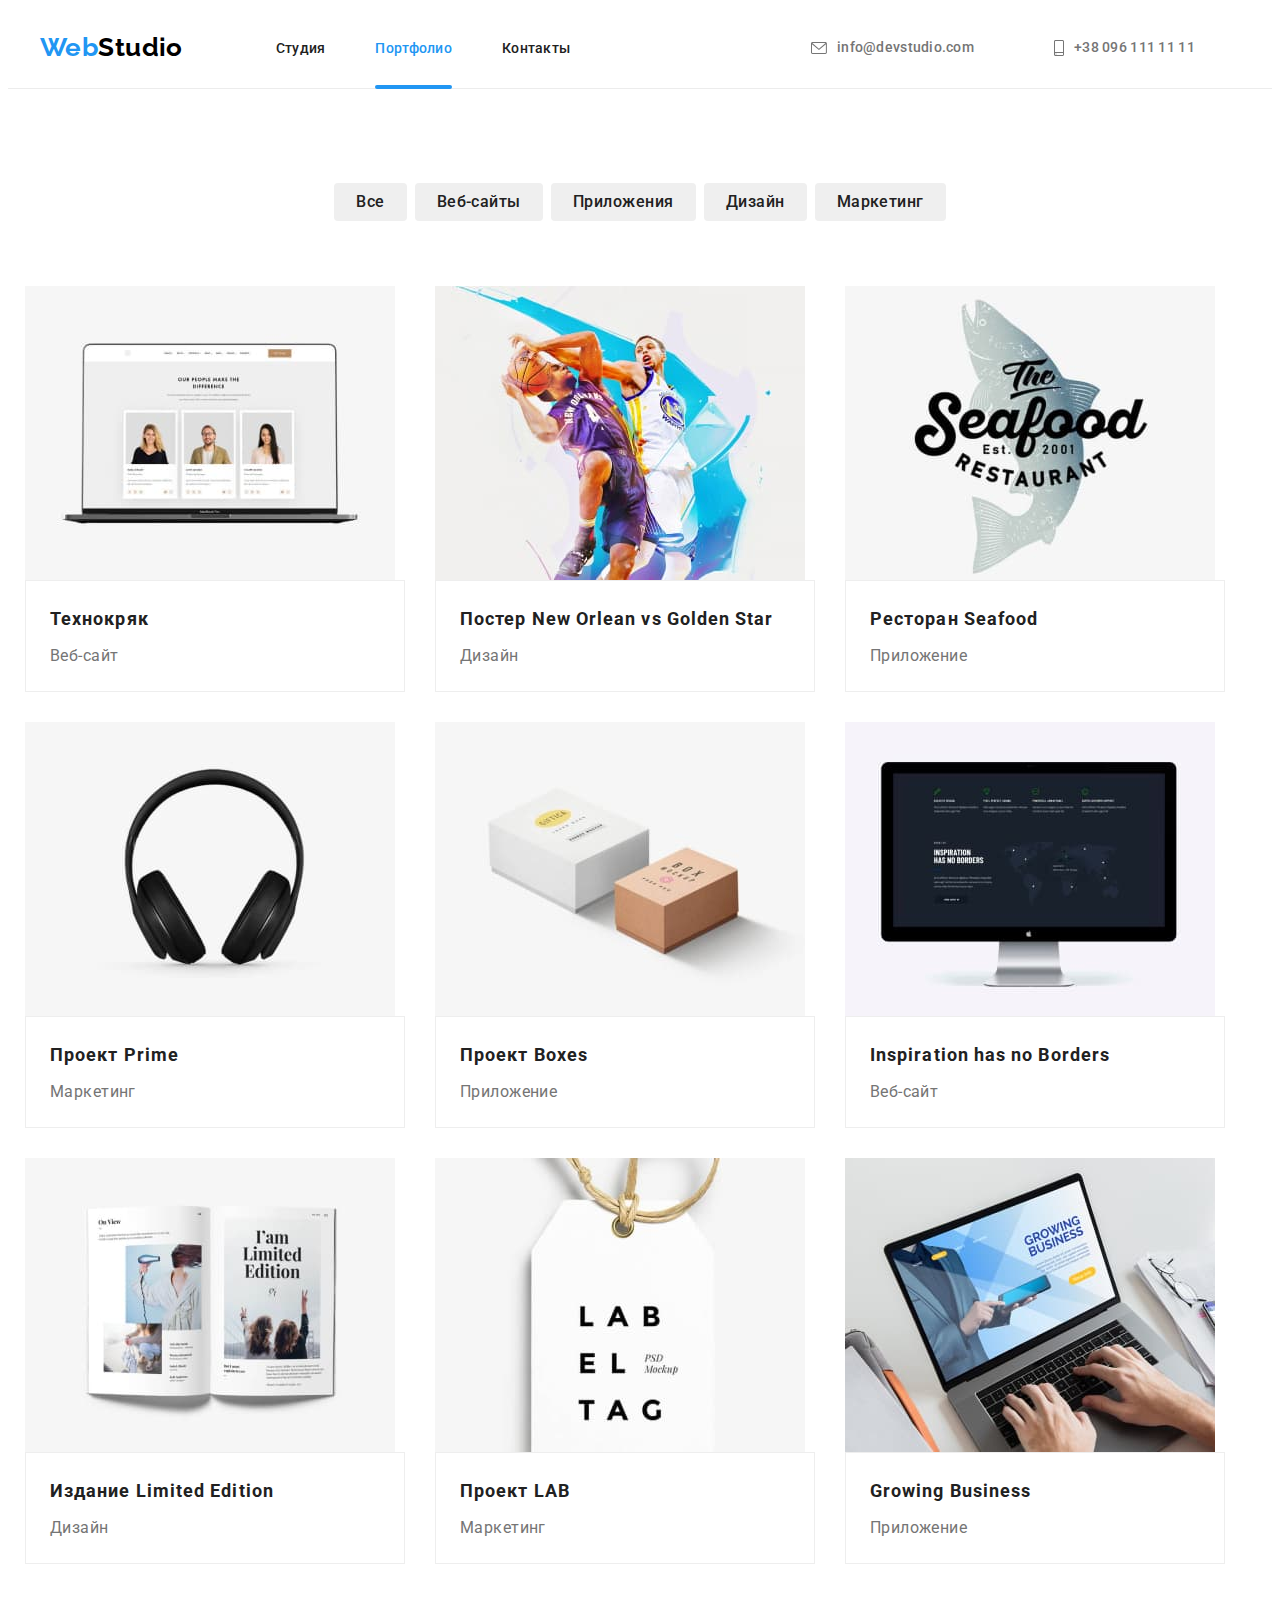
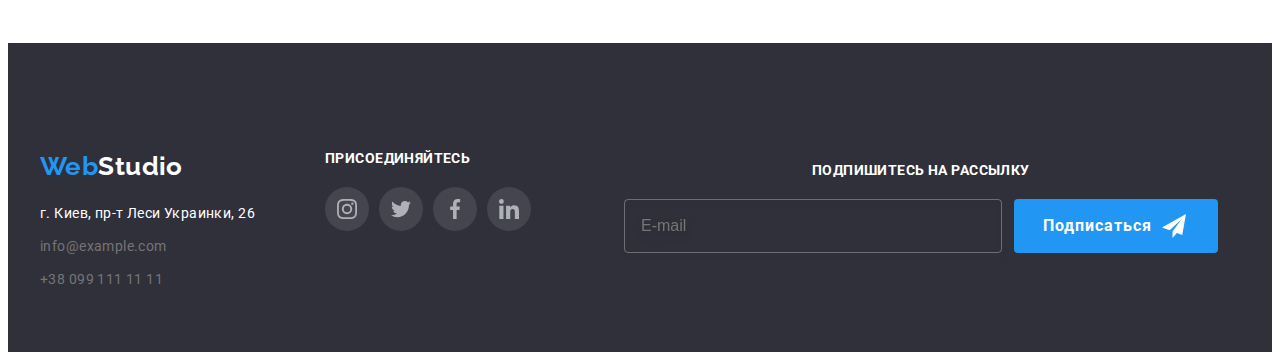
==== commit 75933a46: "add img" ====
--- a/portfolio.html
+++ b/portfolio.html
@@ -120,7 +120,21 @@
                     <li class="portfolio__item">
                         <a href="" class="portfolio__link">
                             <div class="portfolio__wrap">
-                                <img src="./images/portfolio-1.jpg" alt="Пример веб-сайта" width="370" class="portfolio__img">
+                                <picture>
+                            <source srcset="
+                                            ./images/desk/1x/portfolio-1x-desk-1.jpg     1x,
+                                            ./images/desk/2x/portfolio-2x-desk-1.jpg  2x
+                                          " media="(min-width: 1200px)" />
+                            <source srcset="
+                                            ./images/tab/1x/portfolio-1x-tab-1.jpg    1x,
+                                            ./images/tab/2x/portfolio-2x-tab-1.jpg  2x
+                                          " media="(min-width: 768px)" />
+                            <source srcset="
+                                            ./images/mob/1x/portfolio-1x-mob-1.png     1x,
+                                            ./images/mob/2x/portfolio-2x-mob-1.png  2x
+                                          " media="(min-width: 480px)" />
+                            <img src="./images/portfolio-1.jpg" alt="Пример веб-сайта" class="portfolio__img" />
+                        </picture>
                                 <p class="portfolio__top-text">Технокряк это современная площадка распространения коронавируса. Компании используют эту платформу для цифрового
                                     шпионажа и атак на защищённые сервера конкурентов.</p>
                             </div>
@@ -133,7 +147,21 @@
                     <li class="portfolio__item">
                         <a href="" class="portfolio__link">
                             <div class="portfolio__wrap">
-                                <img src="./images/portfolio-2.jpg" alt="Пример дизайна постера противостояния баскетбольных команд" width="370" class="portfolio__img">
+                                <picture>
+                            <source srcset="
+                                            ./images/desk/1x/portfolio-1x-desk-2.jpg     1x,
+                                            ./images/desk/2x/portfolio-2x-desk-2.jpg  2x
+                                          " media="(min-width: 1200px)" />
+                            <source srcset="
+                                            ./images/tab/1x/portfolio-1x-tab-2.jpg     1x,
+                                            ./images/tab/2x/portfolio-2x-tab-2.jpg  2x
+                                          " media="(min-width: 768px)" />
+                            <source srcset="
+                                            ./images/mob/1x/portfolio-1x-mob-2.png     1x,
+                                            ./images/mob/2x/portfolio-2x-mob-2.png  2x
+                                          " media="(min-width: 480px)" />
+                            <img src="./images/portfolio-2.jpg" alt="Пример дизайна постера противостояния баскетбольных команд" class="portfolio__img" />
+                        </picture>
                                 <p class="portfolio__top-text">Технокряк это современная площадка распространения коронавируса. Компании используют эту платформу для цифрового
                                 шпионажа и атак на защищённые сервера конкурентов.</p>
                             </div>
@@ -147,7 +175,21 @@
                     <li class="portfolio__item">
                         <a href="" class="portfolio__link">
                             <div class="portfolio__wrap">
-                                <img src="./images/portfolio-3.jpg" alt="Пример приложения для ресторана морепродуктов" width="370" class="portfolio__img">
+                                <picture>
+                            <source srcset="
+                                            ./images/desk/1x/portfolio-1x-desk-3.jpg     1x,
+                                            ./images/desk/2x/portfolio-2x-desk-3.jpg  2x
+                                          " media="(min-width: 1200px)" />
+                            <source srcset="
+                                            ./images/tab/1x/portfolio-1x-tab-3.jpg     1x,
+                                            ./images/tab/2x/portfolio-2x-tab-3.jpg  2x
+                                          " media="(min-width: 768px)" />
+                            <source srcset="
+                                            ./images/mob/1x/portfolio-1x-mob-3.png     1x,
+                                            ./images/mob/2x/portfolio-2x-mob-3.png  2x
+                                          " media="(min-width: 480px)" />
+                            <img src="./images/portfolio-3.jpg" alt="Пример приложения для ресторана морепродуктов" class="portfolio__img" />
+                        </picture>
                                 <p class="portfolio__top-text">Технокряк это современная площадка распространения коронавируса. Компании используют
                                     эту платформу для цифрового
                                     шпионажа и атак на защищённые сервера конкурентов.</p>
@@ -162,7 +204,21 @@
                     <li class="portfolio__item">
                         <a href="" class="portfolio__link">
                             <div class="portfolio__wrap">
-                                <img src="./images/portfolio-4.jpg" alt="Пример маркетингового проекта полноразмерных наушников" width="370" class="portfolio__img">
+                                <picture>
+                            <source srcset="
+                                            ./images/desk/1x/portfolio-1x-desk-4.jpg     1x,
+                                            ./images/desk/2x/portfolio-2x-desk-4.jpg  2x
+                                          " media="(min-width: 1200px)" />
+                            <source srcset="
+                                            ./images/tab/1x/portfolio-1x-tab-4.jpg     1x,
+                                            ./images/tab/2x/portfolio-2x-tab-4.jpg  2x
+                                          " media="(min-width: 768px)" />
+                            <source srcset="
+                                            ./images/mob/1x/portfolio-1x-mob-4.png     1x,
+                                            ./images/mob/2x/portfolio-2x-mob-4.png  2x
+                                          " media="(min-width: 480px)" />
+                            <img src="./images/portfolio-4.jpg" alt="Пример маркетингового проекта полноразмерных наушников" class="portfolio__img" />
+                        </picture>
                                 <p class="portfolio__top-text">Технокряк это современная площадка распространения коронавируса. Компании используют
                                     эту платформу для цифрового
                                     шпионажа и атак на защищённые сервера конкурентов.</p>
@@ -176,7 +232,21 @@
                     <li class="portfolio__item">
                         <a href="" class="portfolio__link">
                             <div class="portfolio__wrap">
-                                <img src="./images/portfolio-5.jpg" alt="Пример приложение проекта коробок" width="370" class="portfolio__img">
+                                <picture>
+                            <source srcset="
+                                            ./images/desk/1x/portfolio-1x-desk-5.jpg     1x,
+                                            ./images/desk/2x/portfolio-2x-desk-5.jpg  2x
+                                          " media="(min-width: 1200px)" />
+                            <source srcset="
+                                            ./images/tab/1x/portfolio-1x-tab-5.jpg     1x,
+                                            ./images/tab/2x/portfolio-2x-tab-5.jpg  2x
+                                          " media="(min-width: 768px)" />
+                            <source srcset="
+                                            ./images/mob/1x/portfolio-1x-mob-5.png     1x,
+                                            ./images/mob/2x/portfolio-2x-mob-5.png  2x
+                                          " media="(min-width: 480px)" />
+                            <img src="./images/portfolio-5.jpg" alt="Пример приложение проекта коробок" class="portfolio__img" />
+                        </picture>
                                 <p class="portfolio__top-text">Технокряк это современная площадка распространения коронавируса. Компании используют
                                     эту платформу для цифрового
                                     шпионажа и атак на защищённые сервера конкурентов.</p>
@@ -190,7 +260,21 @@
                     <li class="portfolio__item">
                         <a href="" class="portfolio__link">
                             <div class="portfolio__wrap">
-                                <img src="./images/portfolio-6.jpg" alt="Пример мотивационного веб-сайта" width="370" class="portfolio__img">
+                                <picture>
+                            <source srcset="
+                                            ./images/desk/1x/portfolio-1x-desk-6.jpg     1x,
+                                            ./images/desk/2x/portfolio-2x-desk-6.jpg  2x
+                                          " media="(min-width: 1200px)" />
+                            <source srcset="
+                                            ./images/tab/1x/portfolio-1x-tab-6.jpg     1x,
+                                            ./images/tab/2x/portfolio-2x-tab-6.jpg  2x
+                                          " media="(min-width: 768px)" />
+                            <source srcset="
+                                            ./images/mob/1x/portfolio-1x-mob-6.png     1x,
+                                            ./images/mob/2x/portfolio-2x-mob-6.png  2x
+                                          " media="(min-width: 480px)" />
+                            <img src="./images/portfolio-6.jpg" alt="Пример мотивационного веб-сайта" class="portfolio__img" />
+                        </picture>
                                 <p class="portfolio__top-text">Технокряк это современная площадка распространения коронавируса. Компании используют
                                     эту платформу для цифрового
                                     шпионажа и атак на защищённые сервера конкурентов.</p>
@@ -204,7 +288,21 @@
                     <li class="portfolio__item">
                         <a href="" class="portfolio__link">
                             <div class="portfolio__wrap">
-                                <img src="./images/portfolio-7.jpg" alt="Пример дизайна журнального издания" width="370" class="portfolio__img">
+                                <picture>
+                            <source srcset="
+                                            ./images/desk/1x/portfolio-1x-desk-7.jpg     1x,
+                                            ./images/desk/2x/portfolio-2x-desk-7.jpg  2x
+                                          " media="(min-width: 1200px)" />
+                            <source srcset="
+                                            ./images/tab/1x/portfolio-1x-tab-7.jpg     1x,
+                                            ./images/tab/2x/portfolio-2x-tab-7.jpg  2x
+                                          " media="(min-width: 768px)" />
+                            <source srcset="
+                                            ./images/mob/1x/portfolio-1x-mob-7.png     1x,
+                                            ./images/mob/2x/portfolio-2x-mob-7.png  2x
+                                          " media="(min-width: 480px)" />
+                            <img src="./images/portfolio-7.jpg" alt="Пример дизайна журнального издания" class="portfolio__img" />
+                        </picture>
                                 <p class="portfolio__top-text">Технокряк это современная площадка распространения коронавируса. Компании используют
                                     эту платформу для цифрового
                                     шпионажа и атак на защищённые сервера конкурентов.</p>
@@ -218,7 +316,21 @@
                     <li class="portfolio__item">
                         <a href="" class="portfolio__link">
                             <div class="portfolio__wrap">
-                            <img src="./images/portfolio-8.jpg" alt="Пример маркетингового проекта лейбла" width="370" class="portfolio__img">
+                                <picture>
+                            <source srcset="
+                                            ./images/desk/1x/portfolio-1x-desk-8.jpg     1x,
+                                            ./images/desk/2x/portfolio-2x-desk-8.jpg  2x
+                                          " media="(min-width: 1200px)" />
+                            <source srcset="
+                                            ./images/tab/1x/portfolio-1x-tab-8.jpg     1x,
+                                            ./images/tab/2x/portfolio-2x-tab-8.jpg  2x
+                                          " media="(min-width: 768px)" />
+                            <source srcset="
+                                            ./images/mob/1x/portfolio-1x-mob-8.png     1x,
+                                            ./images/mob/2x/portfolio-2x-mob-8.png  2x
+                                          " media="(min-width: 480px)" />
+                            <img src="./images/portfolio-8.jpg" alt="Пример маркетингового проекта лейбла" class="portfolio__img" />
+                        </picture>
                             <p class="portfolio__top-text">Технокряк это современная площадка распространения коронавируса. Компании используют
                                 эту платформу для цифрового
                                 шпионажа и атак на защищённые сервера конкурентов.</p>
@@ -231,7 +343,21 @@
                     <li class="portfolio__item">
                         <a href="" class="portfolio__link">
                             <div class="portfolio__wrap">
-                            <img src="./images/portfolio-9.jpg" alt="Пример бизнес приложения" width="370" class="portfolio__img">
+                                <picture>
+                            <source srcset="
+                                            ./images/desk/1x/portfolio-1x-desk-9.jpg     1x,
+                                            ./images/desk/2x/portfolio-2x-desk-9.jpg  2x
+                                          " media="(min-width: 1200px)" />
+                            <source srcset="
+                                            ./images/tab/1x/portfolio-1x-tab-9.jpg     1x,
+                                            ./images/tab/2x/portfolio-2x-tab-9.jpg  2x
+                                          " media="(min-width: 768px)" />
+                            <source srcset="
+                                            ./images/mob/1x/portfolio-1x-mob-9.png     1x,
+                                            ./images/mob/2x/portfolio-2x-mob-9.png  2x
+                                          " media="(min-width: 480px)" />
+                            <img src="./images/portfolio-9.jpg" alt="Пример бизнес приложения" class="portfolio__img" />
+                        </picture>
                             <p class="portfolio__top-text">Технокряк это современная площадка распространения коронавируса. Компании используют
                                 эту платформу для цифрового
                                 шпионажа и атак на защищённые сервера конкурентов.</p>
--- a/css/main.css
+++ b/css/main.css
@@ -763,6 +763,7 @@
 @media screen and (min-width: 1200px) {
   .container--footer {
     display: flex;
+    align-items: baseline;
   }
   .footer-top {
     display: flex;
